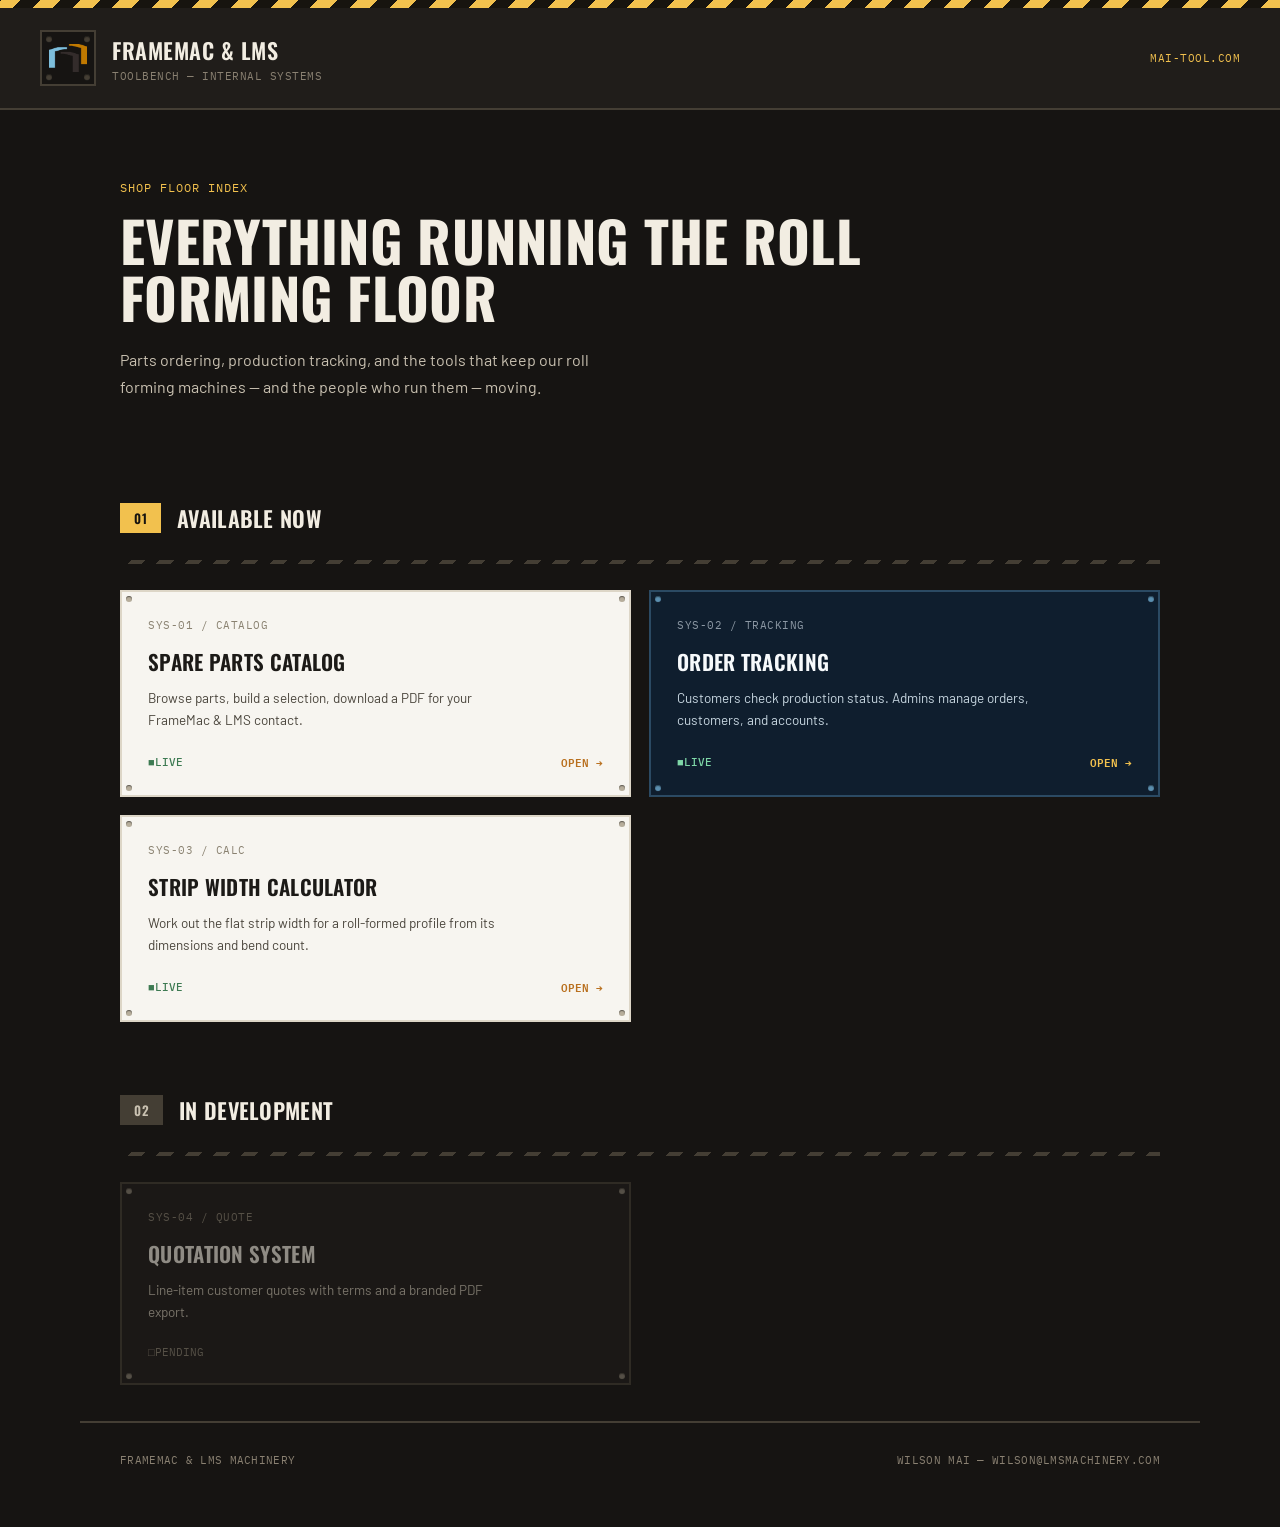
==== index.html @ 58fef878 "Add files via upload" ====
<!DOCTYPE html>
<html lang="en">
<head>
<meta charset="UTF-8">
<meta name="viewport" content="width=device-width, initial-scale=1.0">
<title>FRAMEMAC &amp; LMS Toolbench</title>
<link rel="preconnect" href="https://fonts.googleapis.com">
<link rel="preconnect" href="https://fonts.gstatic.com" crossorigin>
<link href="https://fonts.googleapis.com/css2?family=Oswald:wght@500;600;700&family=Barlow:wght@400;500;600&family=IBM+Plex+Mono:wght@500&display=swap" rel="stylesheet">
<style>
  :root{
    --steel-950:#161412; --steel-900:#201d1a; --steel-800:#2c2822; --steel-700:#443e34; --steel-500:#8a8172;
    --paper:#f2ede2; --paper-dim:#c9c1b1;
    --safety:#f2c14e; --safety-dim:#cf9f2e; --ink:#17140f;
    --danger:#c1502e;
    --f-display:'Oswald', sans-serif; --f-body:'Barlow', sans-serif; --f-mono:'IBM Plex Mono', monospace;
  }
  *{box-sizing:border-box;}
  body{margin:0; background:var(--steel-950); color:var(--paper-dim); font-family:var(--f-body); min-height:100vh;}
  a{color:inherit;}

  .hazard-bar{height:8px; width:100%;
    background:repeating-linear-gradient(-45deg, var(--safety), var(--safety) 14px, var(--ink) 14px, var(--ink) 28px);
  }

  .topbar{display:flex; align-items:center; justify-content:space-between; padding:22px 40px; border-bottom:2px solid var(--steel-700); background:var(--steel-900);}
  .brand{display:flex; align-items:center; gap:16px;}
  .brand-mark{
    width:56px; height:56px; border:2.5px solid var(--steel-700); display:flex; align-items:center; justify-content:center;
    position:relative; background:var(--steel-950); padding:8px;
  }
  .brand-mark img{width:38px; height:auto; display:block;}
  .rivet{position:absolute; width:6px; height:6px; border-radius:50%; background:var(--steel-700); box-shadow:inset 0 1px 1px rgba(0,0,0,.5), 0 0.5px 0 rgba(255,255,255,.06);}
  .rivet.tl{top:4px; left:4px;} .rivet.tr{top:4px; right:4px;} .rivet.bl{bottom:4px; left:4px;} .rivet.br{bottom:4px; right:4px;}
  .brand-name{font-family:var(--f-display); font-weight:600; font-size:22px; color:var(--paper); letter-spacing:.5px; text-transform:uppercase;}
  .brand-sub{font-family:var(--f-mono); font-size:10.5px; color:var(--steel-500); margin-top:3px; letter-spacing:.5px;}
  .label{font-family:var(--f-mono); font-size:11px; color:var(--safety); letter-spacing:.5px;}

  .hero{max-width:1120px; margin:0 auto; padding:70px 40px 50px;}
  .hero-eyebrow{font-family:var(--f-mono); font-size:12px; color:var(--safety); margin-bottom:16px; letter-spacing:1px; text-transform:uppercase;}
  .hero-title{font-family:var(--f-display); font-weight:700; font-size:56px; line-height:1.02; color:var(--paper); margin:0 0 22px; letter-spacing:.3px; text-transform:uppercase; max-width:780px;}
  .hero-desc{font-size:16px; color:var(--paper-dim); line-height:1.65; max-width:520px;}

  .section{max-width:1120px; margin:0 auto; padding:36px 40px;}
  .section-head{display:flex; align-items:center; gap:16px; margin-bottom:26px;}
  .section-tag{
    font-family:var(--f-display); font-weight:600; font-size:13px; color:var(--ink); background:var(--safety);
    padding:5px 14px; text-transform:uppercase; letter-spacing:.5px;
  }
  .section-title{font-family:var(--f-display); font-weight:600; font-size:22px; color:var(--paper); margin:0; text-transform:uppercase; letter-spacing:.3px;}
  .stripe-divider{height:4px; width:100%;
    background:repeating-linear-gradient(-45deg, var(--steel-700), var(--steel-700) 10px, transparent 10px, transparent 20px);
    margin-bottom:26px;
  }

  .grid{display:grid; grid-template-columns:repeat(2, 1fr); gap:18px;}
  .card{
    background:var(--steel-900); border:2px solid var(--steel-700); padding:26px 26px 24px; position:relative;
    text-decoration:none; display:block; transition:border-color .15s, background .15s;
  }
  .card:not(.off):hover{border-color:var(--safety); background:var(--steel-800);}
  .card .rivet{background:var(--steel-500);}
  .card-id{font-family:var(--f-mono); font-size:10.5px; color:var(--steel-500); margin-bottom:14px; letter-spacing:.5px;}
  .card-title{font-family:var(--f-display); font-weight:600; font-size:21px; color:var(--paper); margin:0 0 10px; text-transform:uppercase; letter-spacing:.3px;}
  .card-desc{font-size:13.5px; color:var(--paper-dim); line-height:1.6; margin:0 0 22px; max-width:360px;}
  .card-foot{display:flex; align-items:center; justify-content:space-between; font-family:var(--f-mono); font-size:11px;}
  .status-live{color:#8fbf6f; font-weight:500;}
  .status-live::before{content:'\25A0 '; }
  .status-soon{color:var(--steel-500);}
  .status-soon::before{content:'\25A1 '; }
  .card-link{color:var(--safety); font-weight:600;}
  .card.off{opacity:.55;}

  /* card-white: previews the Spare Parts system's own white theme */
  .card.card-white{ background:#f7f5f0; border-color:#ddd6c7; }
  .card.card-white:hover{ background:#ffffff; border-color:var(--safety-dim); }
  .card.card-white .rivet{ background:#b7ae9c; }
  .card.card-white .card-id{ color:#8a8271; }
  .card.card-white .card-title{ color:#1c1a17; }
  .card.card-white .card-desc{ color:#4a453c; }
  .card.card-white .status-live{ color:#3d7a52; }
  .card.card-white .card-link{ color:#b9701f; }

  /* card-blue: previews the Order Tracking system's own blue theme */
  .card.card-blue{ background:#0f1e2e; border-color:#2b4a63; }
  .card.card-blue:hover{ background:#16283a; border-color:var(--safety); }
  .card.card-blue .rivet{ background:#5b8fb0; }
  .card.card-blue .card-id{ color:#8c98a4; }
  .card.card-blue .card-title{ color:#f7fafc; }
  .card.card-blue .card-desc{ color:#c7d6e0; }
  .card.card-blue .status-live{ color:#7fd8a8; }
  .card.card-blue .card-link{ color:var(--safety); }

  .footline{max-width:1120px; margin:0 auto; padding:30px 40px 60px; border-top:2px solid var(--steel-700); font-family:var(--f-mono); font-size:11px; color:var(--steel-500); display:flex; justify-content:space-between; flex-wrap:wrap; gap:8px; letter-spacing:.3px;}

  @media (max-width:820px){
    .topbar{padding:16px 20px;}
    .hero{padding:48px 20px 20px;}
    .section{padding:28px 20px;}
    .grid{grid-template-columns:1fr;}
    .hero-title{font-size:36px;}
  }
</style>
</head>
<body>

  <div class="hazard-bar"></div>

  <div class="topbar">
    <div class="brand">
      <div class="brand-mark">
        <span class="rivet tl"></span><span class="rivet tr"></span><span class="rivet bl"></span><span class="rivet br"></span>
        <img src="/assets/logo-icon.png" alt="FrameMac">
      </div>
      <div><div class="brand-name">FrameMac &amp; LMS</div><div class="brand-sub">TOOLBENCH — INTERNAL SYSTEMS</div></div>
    </div>
    <div class="label">MAI-TOOL.COM</div>
  </div>

  <div class="hero">
    <div class="hero-eyebrow">Shop Floor Index</div>
    <h1 class="hero-title">Everything running the roll forming floor</h1>
    <p class="hero-desc">Parts ordering, production tracking, and the tools that keep our roll forming machines — and the people who run them — moving.</p>
  </div>

  <div class="section">
    <div class="section-head"><span class="section-tag">01</span><h2 class="section-title">Available Now</h2></div>
    <div class="stripe-divider"></div>
    <div class="grid">
      <a class="card card-white" href="/spare-parts/">
        <span class="rivet tl"></span><span class="rivet tr"></span><span class="rivet bl"></span><span class="rivet br"></span>
        <div class="card-id">SYS-01 / CATALOG</div>
        <h3 class="card-title">Spare Parts Catalog</h3>
        <p class="card-desc">Browse parts, build a selection, download a PDF for your FrameMac &amp; LMS contact.</p>
        <div class="card-foot"><span class="status-live">LIVE</span><span class="card-link">OPEN &rarr;</span></div>
      </a>
      <a class="card card-blue" href="/order-tracking/">
        <span class="rivet tl"></span><span class="rivet tr"></span><span class="rivet bl"></span><span class="rivet br"></span>
        <div class="card-id">SYS-02 / TRACKING</div>
        <h3 class="card-title">Order Tracking</h3>
        <p class="card-desc">Customers check production status. Admins manage orders, customers, and accounts.</p>
        <div class="card-foot"><span class="status-live">LIVE</span><span class="card-link">OPEN &rarr;</span></div>
      </a>
      <a class="card card-white" href="/calculators/">
        <span class="rivet tl"></span><span class="rivet tr"></span><span class="rivet bl"></span><span class="rivet br"></span>
        <div class="card-id">SYS-03 / CALC</div>
        <h3 class="card-title">Strip Width Calculator</h3>
        <p class="card-desc">Work out the flat strip width for a roll-formed profile from its dimensions and bend count.</p>
        <div class="card-foot"><span class="status-live">LIVE</span><span class="card-link">OPEN &rarr;</span></div>
      </a>
    </div>
  </div>

  <div class="section">
    <div class="section-head"><span class="section-tag" style="background:var(--steel-700); color:var(--paper-dim);">02</span><h2 class="section-title">In Development</h2></div>
    <div class="stripe-divider"></div>
    <div class="grid">
      <div class="card off">
        <span class="rivet tl"></span><span class="rivet tr"></span><span class="rivet bl"></span><span class="rivet br"></span>
        <div class="card-id">SYS-04 / QUOTE</div>
        <h3 class="card-title">Quotation System</h3>
        <p class="card-desc">Line-item customer quotes with terms and a branded PDF export.</p>
        <div class="card-foot"><span class="status-soon">PENDING</span></div>
      </div>
    </div>
  </div>

  <div class="footline">
    <span>FRAMEMAC &amp; LMS MACHINERY</span>
    <span>WILSON MAI — WILSON@LMSMACHINERY.COM</span>
  </div>

</body>
</html>
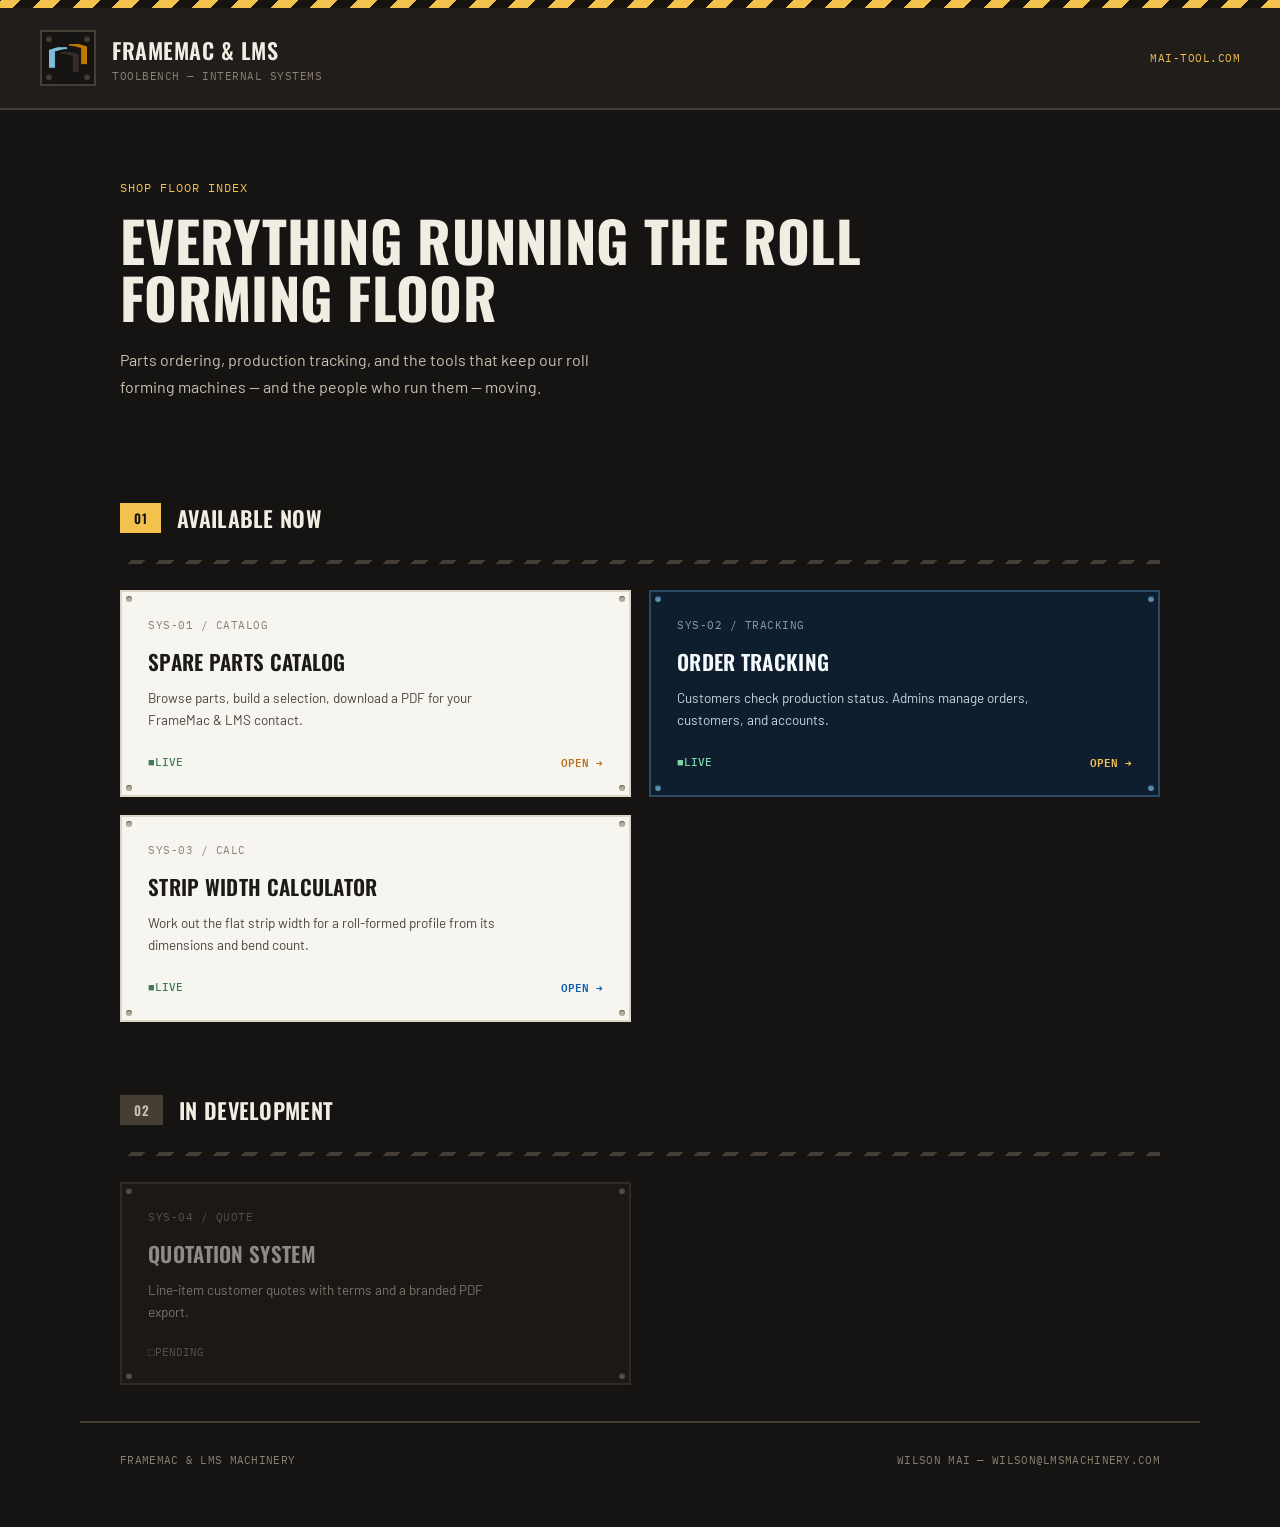
==== commit 573aa10e: "Add files via upload" ====
--- a/index.html
+++ b/index.html
@@ -91,6 +91,16 @@
   .card.card-blue .status-live{ color:#7fd8a8; }
   .card.card-blue .card-link{ color:var(--safety); }
 
+  /* card-calc: previews the Strip Width Calculator's own white + blue theme */
+  .card.card-calc{ background:#f7f5f0; border-color:#ddd6c7; }
+  .card.card-calc:hover{ background:#ffffff; border-color:#0b5fae; }
+  .card.card-calc .rivet{ background:#b7ae9c; }
+  .card.card-calc .card-id{ color:#8a8271; }
+  .card.card-calc .card-title{ color:#1c1a17; }
+  .card.card-calc .card-desc{ color:#4a453c; }
+  .card.card-calc .status-live{ color:#3d7a52; }
+  .card.card-calc .card-link{ color:#0b5fae; }
+
   .footline{max-width:1120px; margin:0 auto; padding:30px 40px 60px; border-top:2px solid var(--steel-700); font-family:var(--f-mono); font-size:11px; color:var(--steel-500); display:flex; justify-content:space-between; flex-wrap:wrap; gap:8px; letter-spacing:.3px;}
 
   @media (max-width:820px){
@@ -141,7 +151,7 @@
         <p class="card-desc">Customers check production status. Admins manage orders, customers, and accounts.</p>
         <div class="card-foot"><span class="status-live">LIVE</span><span class="card-link">OPEN &rarr;</span></div>
       </a>
-      <a class="card card-white" href="/calculators/">
+      <a class="card card-calc" href="/calculators/">
         <span class="rivet tl"></span><span class="rivet tr"></span><span class="rivet bl"></span><span class="rivet br"></span>
         <div class="card-id">SYS-03 / CALC</div>
         <h3 class="card-title">Strip Width Calculator</h3>
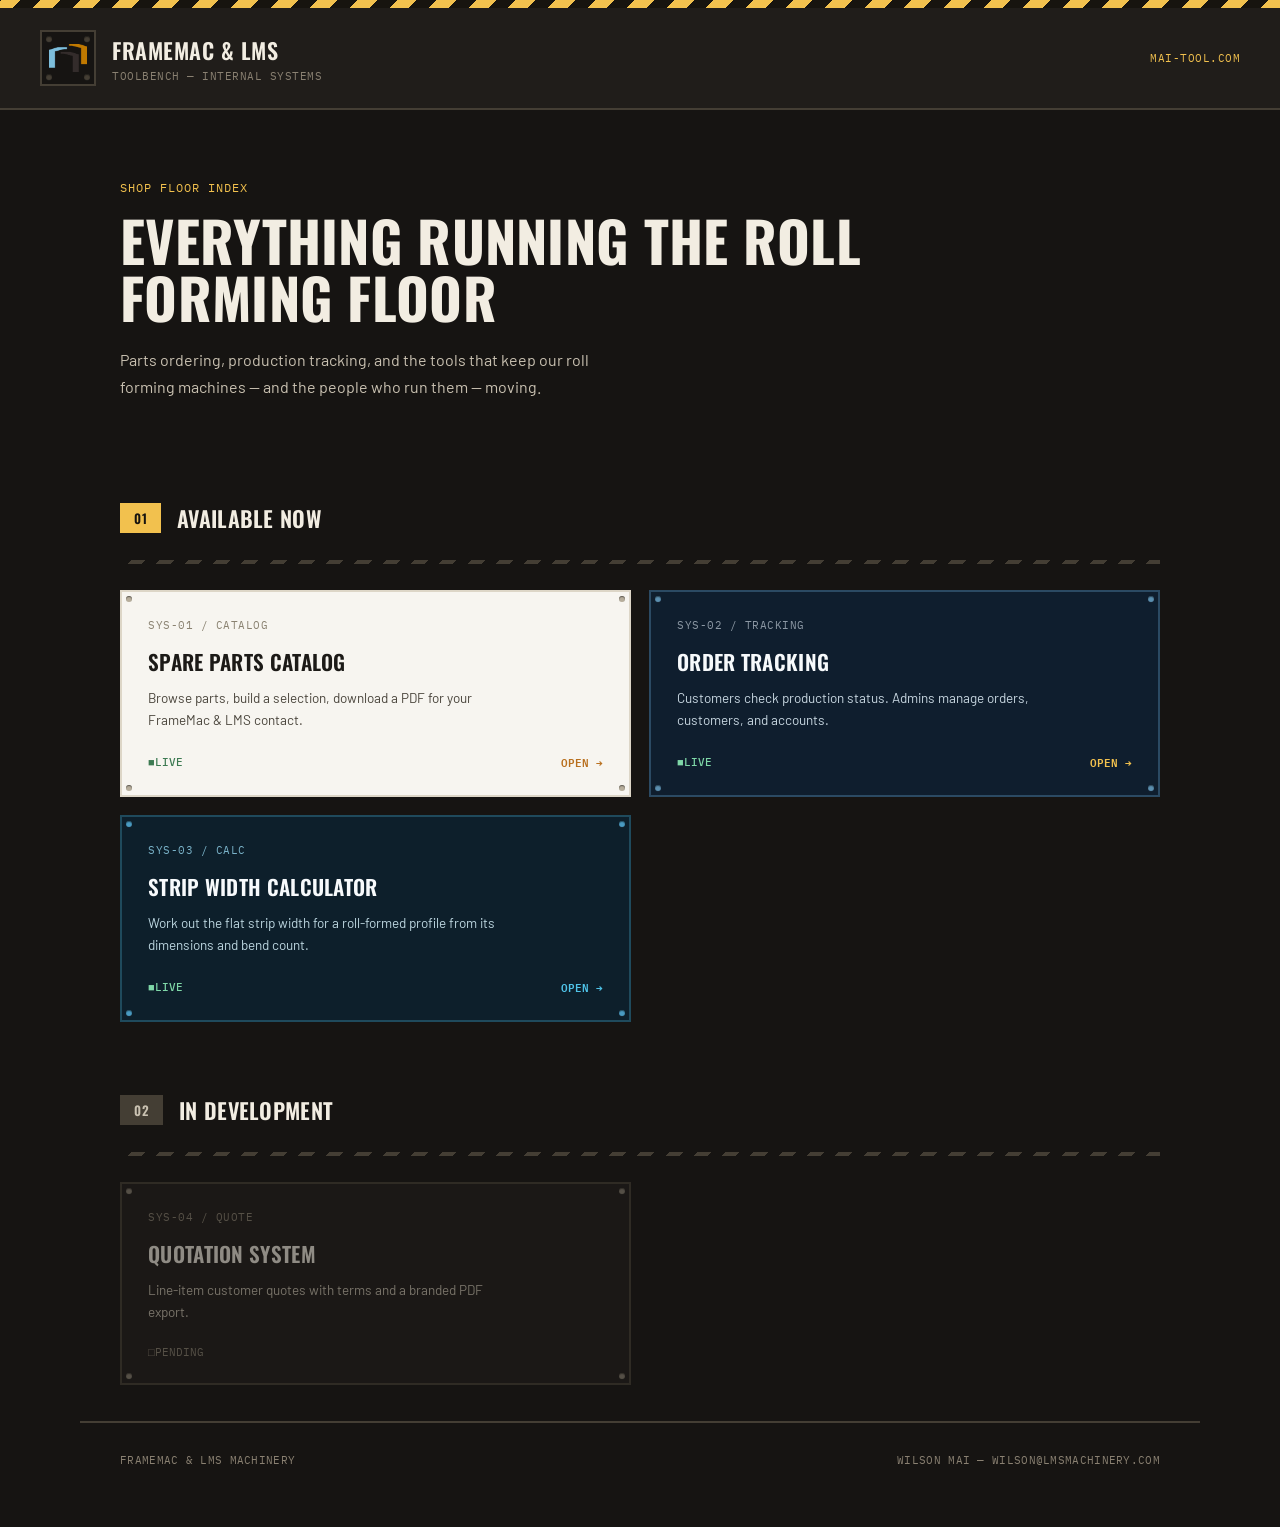
==== commit f378c0b4: "Add files via upload" ====
--- a/index.html
+++ b/index.html
@@ -91,15 +91,15 @@
   .card.card-blue .status-live{ color:#7fd8a8; }
   .card.card-blue .card-link{ color:var(--safety); }
 
-  /* card-calc: previews the Strip Width Calculator's own white + blue theme */
-  .card.card-calc{ background:#f7f5f0; border-color:#ddd6c7; }
-  .card.card-calc:hover{ background:#ffffff; border-color:#0b5fae; }
-  .card.card-calc .rivet{ background:#b7ae9c; }
-  .card.card-calc .card-id{ color:#8a8271; }
-  .card.card-calc .card-title{ color:#1c1a17; }
-  .card.card-calc .card-desc{ color:#4a453c; }
-  .card.card-calc .status-live{ color:#3d7a52; }
-  .card.card-calc .card-link{ color:#0b5fae; }
+  /* card-calc: dark teal-blue — the Strip Width Calculator's own accent, kept distinct from Order Tracking's navy */
+  .card.card-calc{ background:#0d1f2b; border-color:#1f4a5c; }
+  .card.card-calc:hover{ background:#13293a; border-color:#4fc3e8; }
+  .card.card-calc .rivet{ background:#4a9bc2; }
+  .card.card-calc .card-id{ color:#7ab3c9; }
+  .card.card-calc .card-title{ color:#f7fafc; }
+  .card.card-calc .card-desc{ color:#bcd6e0; }
+  .card.card-calc .status-live{ color:#7fd8a8; }
+  .card.card-calc .card-link{ color:#4fc3e8; }
 
   .footline{max-width:1120px; margin:0 auto; padding:30px 40px 60px; border-top:2px solid var(--steel-700); font-family:var(--f-mono); font-size:11px; color:var(--steel-500); display:flex; justify-content:space-between; flex-wrap:wrap; gap:8px; letter-spacing:.3px;}
 
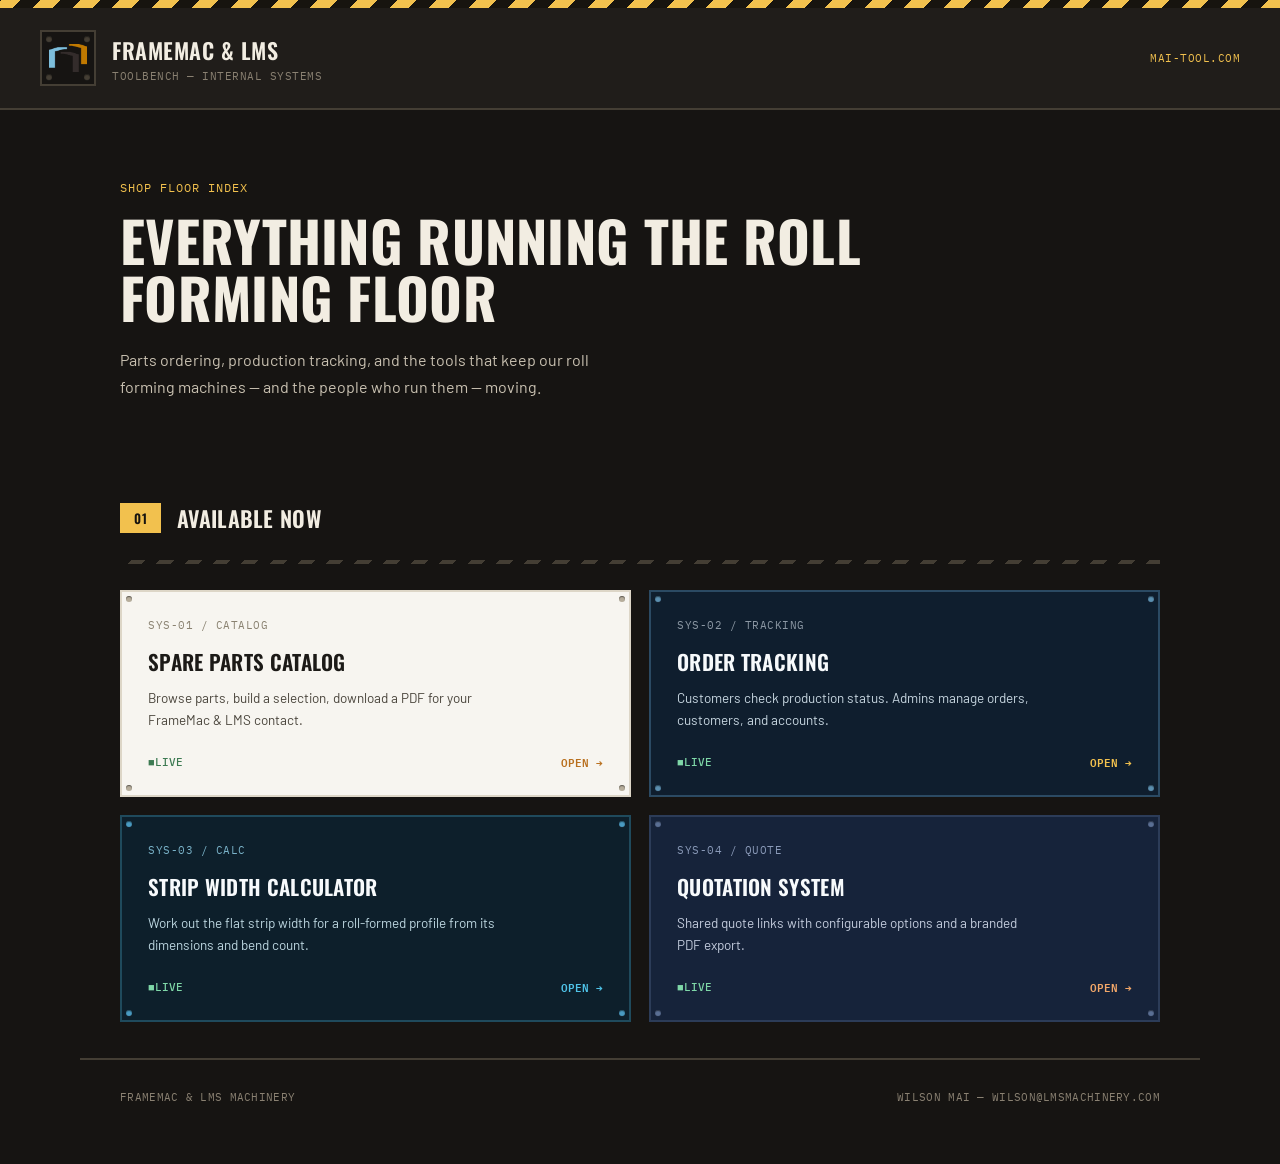
==== commit 508bfb68: "Add files via upload" ====
--- a/index.html
+++ b/index.html
@@ -101,6 +101,16 @@
   .card.card-calc .status-live{ color:#7fd8a8; }
   .card.card-calc .card-link{ color:#4fc3e8; }
 
+  /* card-quote: dark navy + orange — the Quotation System's own PDF branding */
+  .card.card-quote{ background:#16233a; border-color:#2c3c58; }
+  .card.card-quote:hover{ background:#1c2c47; border-color:#d6620a; }
+  .card.card-quote .rivet{ background:#5a6f94; }
+  .card.card-quote .card-id{ color:#8a9ab8; }
+  .card.card-quote .card-title{ color:#f7fafc; }
+  .card.card-quote .card-desc{ color:#c3ccdd; }
+  .card.card-quote .status-live{ color:#7fd8a8; }
+  .card.card-quote .card-link{ color:#f2a769; }
+
   .footline{max-width:1120px; margin:0 auto; padding:30px 40px 60px; border-top:2px solid var(--steel-700); font-family:var(--f-mono); font-size:11px; color:var(--steel-500); display:flex; justify-content:space-between; flex-wrap:wrap; gap:8px; letter-spacing:.3px;}
 
   @media (max-width:820px){
@@ -158,20 +168,13 @@
         <p class="card-desc">Work out the flat strip width for a roll-formed profile from its dimensions and bend count.</p>
         <div class="card-foot"><span class="status-live">LIVE</span><span class="card-link">OPEN &rarr;</span></div>
       </a>
-    </div>
-  </div>
-
-  <div class="section">
-    <div class="section-head"><span class="section-tag" style="background:var(--steel-700); color:var(--paper-dim);">02</span><h2 class="section-title">In Development</h2></div>
-    <div class="stripe-divider"></div>
-    <div class="grid">
-      <div class="card off">
+      <a class="card card-quote" href="/quotation/">
         <span class="rivet tl"></span><span class="rivet tr"></span><span class="rivet bl"></span><span class="rivet br"></span>
         <div class="card-id">SYS-04 / QUOTE</div>
         <h3 class="card-title">Quotation System</h3>
-        <p class="card-desc">Line-item customer quotes with terms and a branded PDF export.</p>
-        <div class="card-foot"><span class="status-soon">PENDING</span></div>
-      </div>
+        <p class="card-desc">Shared quote links with configurable options and a branded PDF export.</p>
+        <div class="card-foot"><span class="status-live">LIVE</span><span class="card-link">OPEN &rarr;</span></div>
+      </a>
     </div>
   </div>
 
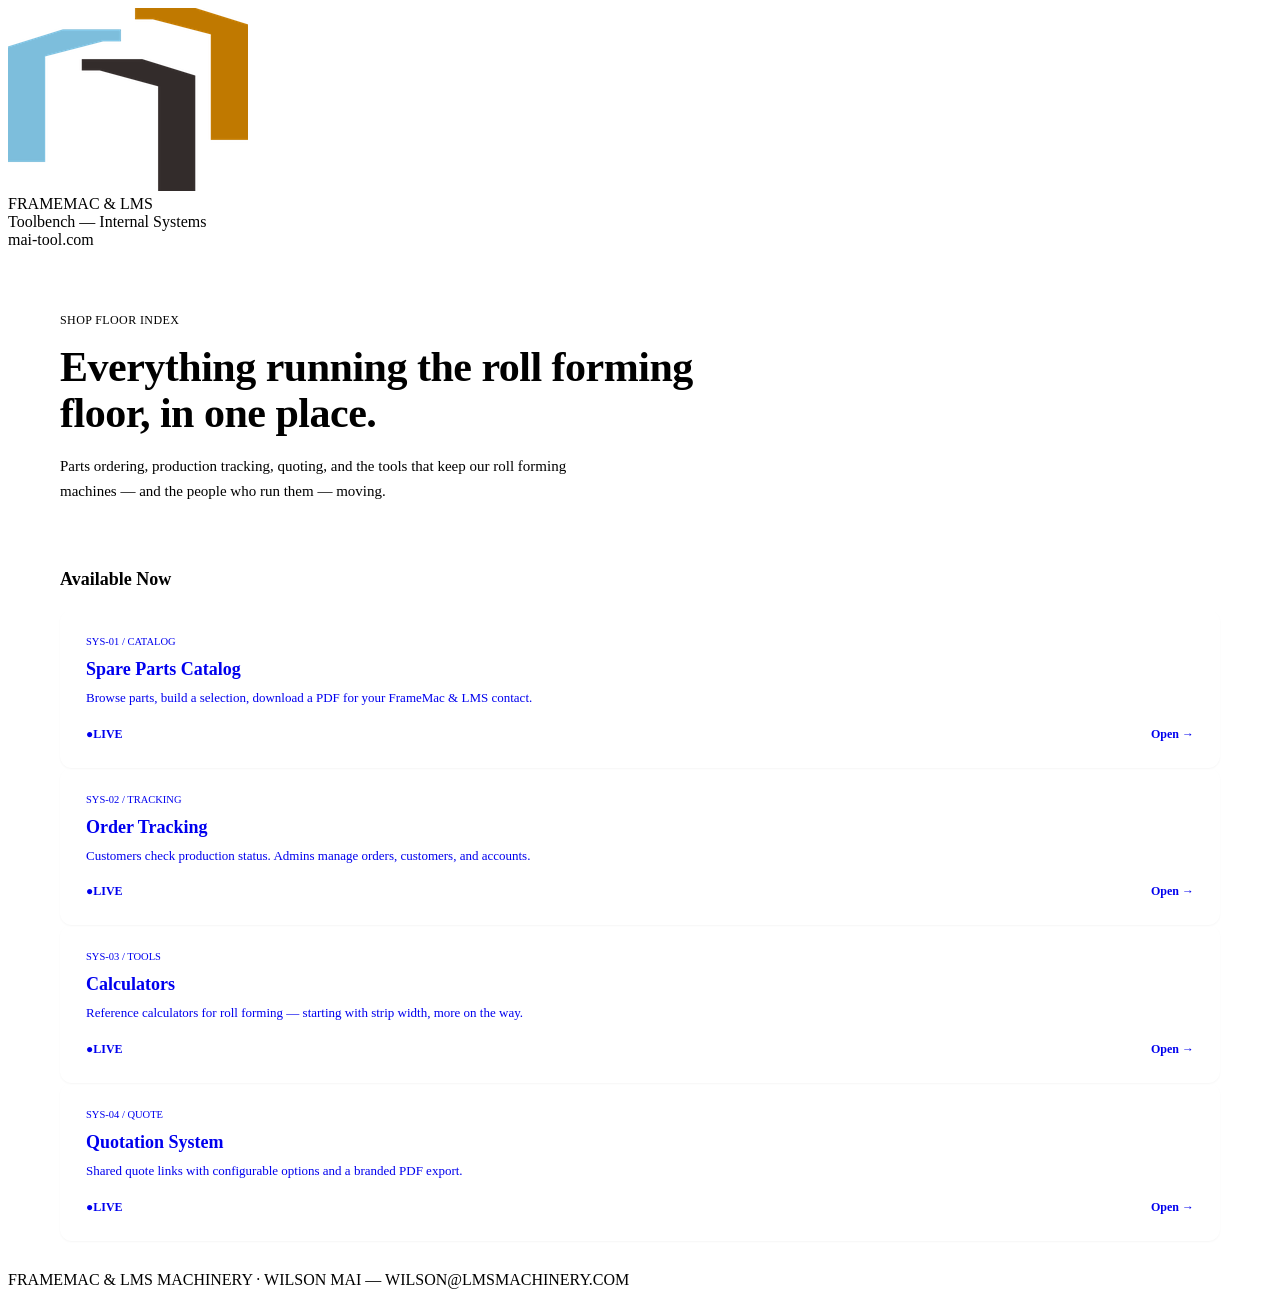
==== commit 402f08eb: "Add files via upload" ====
--- a/index.html
+++ b/index.html
@@ -3,185 +3,80 @@
 <head>
 <meta charset="UTF-8">
 <meta name="viewport" content="width=device-width, initial-scale=1.0">
-<title>FRAMEMAC &amp; LMS Toolbench</title>
+<title>FRAMEMAC & LMS Toolbench</title>
 <link rel="preconnect" href="https://fonts.googleapis.com">
 <link rel="preconnect" href="https://fonts.gstatic.com" crossorigin>
-<link href="https://fonts.googleapis.com/css2?family=Oswald:wght@500;600;700&family=Barlow:wght@400;500;600&family=IBM+Plex+Mono:wght@500&display=swap" rel="stylesheet">
+<link href="https://fonts.googleapis.com/css2?family=Bricolage+Grotesque:opsz,wght@12..96,400..800&family=Instrument+Sans:wght@400;500;600&family=IBM+Plex+Mono:wght@400;500&display=swap" rel="stylesheet">
+<link rel="stylesheet" href="/assets/site.css">
 <style>
-  :root{
-    --steel-950:#161412; --steel-900:#201d1a; --steel-800:#2c2822; --steel-700:#443e34; --steel-500:#8a8172;
-    --paper:#f2ede2; --paper-dim:#c9c1b1;
-    --safety:#f2c14e; --safety-dim:#cf9f2e; --ink:#17140f;
-    --danger:#c1502e;
-    --f-display:'Oswald', sans-serif; --f-body:'Barlow', sans-serif; --f-mono:'IBM Plex Mono', monospace;
-  }
-  *{box-sizing:border-box;}
-  body{margin:0; background:var(--steel-950); color:var(--paper-dim); font-family:var(--f-body); min-height:100vh;}
-  a{color:inherit;}
-
-  .hazard-bar{height:8px; width:100%;
-    background:repeating-linear-gradient(-45deg, var(--safety), var(--safety) 14px, var(--ink) 14px, var(--ink) 28px);
-  }
-
-  .topbar{display:flex; align-items:center; justify-content:space-between; padding:22px 40px; border-bottom:2px solid var(--steel-700); background:var(--steel-900);}
-  .brand{display:flex; align-items:center; gap:16px;}
-  .brand-mark{
-    width:56px; height:56px; border:2.5px solid var(--steel-700); display:flex; align-items:center; justify-content:center;
-    position:relative; background:var(--steel-950); padding:8px;
-  }
-  .brand-mark img{width:38px; height:auto; display:block;}
-  .rivet{position:absolute; width:6px; height:6px; border-radius:50%; background:var(--steel-700); box-shadow:inset 0 1px 1px rgba(0,0,0,.5), 0 0.5px 0 rgba(255,255,255,.06);}
-  .rivet.tl{top:4px; left:4px;} .rivet.tr{top:4px; right:4px;} .rivet.bl{bottom:4px; left:4px;} .rivet.br{bottom:4px; right:4px;}
-  .brand-name{font-family:var(--f-display); font-weight:600; font-size:22px; color:var(--paper); letter-spacing:.5px; text-transform:uppercase;}
-  .brand-sub{font-family:var(--f-mono); font-size:10.5px; color:var(--steel-500); margin-top:3px; letter-spacing:.5px;}
-  .label{font-family:var(--f-mono); font-size:11px; color:var(--safety); letter-spacing:.5px;}
-
-  .hero{max-width:1120px; margin:0 auto; padding:70px 40px 50px;}
-  .hero-eyebrow{font-family:var(--f-mono); font-size:12px; color:var(--safety); margin-bottom:16px; letter-spacing:1px; text-transform:uppercase;}
-  .hero-title{font-family:var(--f-display); font-weight:700; font-size:56px; line-height:1.02; color:var(--paper); margin:0 0 22px; letter-spacing:.3px; text-transform:uppercase; max-width:780px;}
-  .hero-desc{font-size:16px; color:var(--paper-dim); line-height:1.65; max-width:520px;}
-
-  .section{max-width:1120px; margin:0 auto; padding:36px 40px;}
-  .section-head{display:flex; align-items:center; gap:16px; margin-bottom:26px;}
-  .section-tag{
-    font-family:var(--f-display); font-weight:600; font-size:13px; color:var(--ink); background:var(--safety);
-    padding:5px 14px; text-transform:uppercase; letter-spacing:.5px;
-  }
-  .section-title{font-family:var(--f-display); font-weight:600; font-size:22px; color:var(--paper); margin:0; text-transform:uppercase; letter-spacing:.3px;}
-  .stripe-divider{height:4px; width:100%;
-    background:repeating-linear-gradient(-45deg, var(--steel-700), var(--steel-700) 10px, transparent 10px, transparent 20px);
-    margin-bottom:26px;
-  }
-
-  .grid{display:grid; grid-template-columns:repeat(2, 1fr); gap:18px;}
-  .card{
-    background:var(--steel-900); border:2px solid var(--steel-700); padding:26px 26px 24px; position:relative;
-    text-decoration:none; display:block; transition:border-color .15s, background .15s;
-  }
-  .card:not(.off):hover{border-color:var(--safety); background:var(--steel-800);}
-  .card .rivet{background:var(--steel-500);}
-  .card-id{font-family:var(--f-mono); font-size:10.5px; color:var(--steel-500); margin-bottom:14px; letter-spacing:.5px;}
-  .card-title{font-family:var(--f-display); font-weight:600; font-size:21px; color:var(--paper); margin:0 0 10px; text-transform:uppercase; letter-spacing:.3px;}
-  .card-desc{font-size:13.5px; color:var(--paper-dim); line-height:1.6; margin:0 0 22px; max-width:360px;}
-  .card-foot{display:flex; align-items:center; justify-content:space-between; font-family:var(--f-mono); font-size:11px;}
-  .status-live{color:#8fbf6f; font-weight:500;}
-  .status-live::before{content:'\25A0 '; }
-  .status-soon{color:var(--steel-500);}
-  .status-soon::before{content:'\25A1 '; }
-  .card-link{color:var(--safety); font-weight:600;}
-  .card.off{opacity:.55;}
-
-  /* card-white: previews the Spare Parts system's own white theme */
-  .card.card-white{ background:#f7f5f0; border-color:#ddd6c7; }
-  .card.card-white:hover{ background:#ffffff; border-color:var(--safety-dim); }
-  .card.card-white .rivet{ background:#b7ae9c; }
-  .card.card-white .card-id{ color:#8a8271; }
-  .card.card-white .card-title{ color:#1c1a17; }
-  .card.card-white .card-desc{ color:#4a453c; }
-  .card.card-white .status-live{ color:#3d7a52; }
-  .card.card-white .card-link{ color:#b9701f; }
-
-  /* card-blue: previews the Order Tracking system's own blue theme */
-  .card.card-blue{ background:#0f1e2e; border-color:#2b4a63; }
-  .card.card-blue:hover{ background:#16283a; border-color:var(--safety); }
-  .card.card-blue .rivet{ background:#5b8fb0; }
-  .card.card-blue .card-id{ color:#8c98a4; }
-  .card.card-blue .card-title{ color:#f7fafc; }
-  .card.card-blue .card-desc{ color:#c7d6e0; }
-  .card.card-blue .status-live{ color:#7fd8a8; }
-  .card.card-blue .card-link{ color:var(--safety); }
-
-  /* card-calc: dark teal-blue — the Strip Width Calculator's own accent, kept distinct from Order Tracking's navy */
-  .card.card-calc{ background:#0d1f2b; border-color:#1f4a5c; }
-  .card.card-calc:hover{ background:#13293a; border-color:#4fc3e8; }
-  .card.card-calc .rivet{ background:#4a9bc2; }
-  .card.card-calc .card-id{ color:#7ab3c9; }
-  .card.card-calc .card-title{ color:#f7fafc; }
-  .card.card-calc .card-desc{ color:#bcd6e0; }
-  .card.card-calc .status-live{ color:#7fd8a8; }
-  .card.card-calc .card-link{ color:#4fc3e8; }
-
-  /* card-quote: dark navy + orange — the Quotation System's own PDF branding */
-  .card.card-quote{ background:#16233a; border-color:#2c3c58; }
-  .card.card-quote:hover{ background:#1c2c47; border-color:#d6620a; }
-  .card.card-quote .rivet{ background:#5a6f94; }
-  .card.card-quote .card-id{ color:#8a9ab8; }
-  .card.card-quote .card-title{ color:#f7fafc; }
-  .card.card-quote .card-desc{ color:#c3ccdd; }
-  .card.card-quote .status-live{ color:#7fd8a8; }
-  .card.card-quote .card-link{ color:#f2a769; }
-
-  .footline{max-width:1120px; margin:0 auto; padding:30px 40px 60px; border-top:2px solid var(--steel-700); font-family:var(--f-mono); font-size:11px; color:var(--steel-500); display:flex; justify-content:space-between; flex-wrap:wrap; gap:8px; letter-spacing:.3px;}
-
-  @media (max-width:820px){
-    .topbar{padding:16px 20px;}
-    .hero{padding:48px 20px 20px;}
-    .section{padding:28px 20px;}
-    .grid{grid-template-columns:1fr;}
-    .hero-title{font-size:36px;}
-  }
+  .hero { max-width: 1160px; margin: 0 auto; padding: 64px 32px 20px; position: relative; z-index: 1; }
+  .hero-eyebrow { font-family: var(--font-mono); font-size: 12px; color: var(--amber-600); margin-bottom: 16px; letter-spacing: .4px; }
+  .hero-title { font-family: var(--font-display); font-weight: 700; font-size: 42px; line-height: 1.1; color: var(--ink-900); margin: 0 0 18px; letter-spacing: -0.5px; max-width: 720px; }
+  .hero-desc { font-size: 15px; color: var(--ink-500); line-height: 1.65; max-width: 520px; }
+  .section { max-width: 1160px; margin: 0 auto; padding: 30px 32px; position: relative; z-index: 1; }
+  .section-title { font-family: var(--font-display); font-weight: 700; font-size: 18px; color: var(--ink-900); margin: 0 0 20px; }
+  .tool-card { background: var(--paper); border: 1px solid var(--border); border-radius: 12px; padding: 26px; text-decoration: none; display: block; box-shadow: 0 1px 2px rgba(23,27,31,0.04); transition: border-color .15s, box-shadow .15s; }
+  .tool-card:hover { border-color: var(--amber-400); box-shadow: 0 4px 14px rgba(23,27,31,0.08); }
+  .tool-id { font-family: var(--font-mono); font-size: 10.5px; color: var(--ink-400); margin-bottom: 12px; }
+  .tool-title { font-family: var(--font-display); font-weight: 700; font-size: 18px; color: var(--ink-900); margin: 0 0 8px; }
+  .tool-desc { font-size: 13px; color: var(--ink-500); line-height: 1.6; margin: 0 0 18px; }
+  .tool-foot { display: flex; align-items: center; justify-content: space-between; font-size: 12px; }
+  .status-live { color: var(--ok-500); font-weight: 600; }
+  .status-live::before { content: '\25CF '; }
+  .tool-link { color: var(--amber-600); font-weight: 600; }
 </style>
 </head>
 <body>
-
-  <div class="hazard-bar"></div>
+<div class="page-content">
 
   <div class="topbar">
     <div class="brand">
-      <div class="brand-mark">
-        <span class="rivet tl"></span><span class="rivet tr"></span><span class="rivet bl"></span><span class="rivet br"></span>
-        <img src="/assets/logo-icon.png" alt="FrameMac">
-      </div>
-      <div><div class="brand-name">FrameMac &amp; LMS</div><div class="brand-sub">TOOLBENCH — INTERNAL SYSTEMS</div></div>
+      <img class="brand-mark" src="/assets/logo-icon.png" alt="FrameMac">
+      <div><div class="brand-text">FRAMEMAC &amp; LMS</div><div class="brand-sub">Toolbench — Internal Systems</div></div>
     </div>
-    <div class="label">MAI-TOOL.COM</div>
+    <div class="brand-sub">mai-tool.com</div>
   </div>
 
   <div class="hero">
-    <div class="hero-eyebrow">Shop Floor Index</div>
-    <h1 class="hero-title">Everything running the roll forming floor</h1>
-    <p class="hero-desc">Parts ordering, production tracking, and the tools that keep our roll forming machines — and the people who run them — moving.</p>
+    <div class="hero-eyebrow">SHOP FLOOR INDEX</div>
+    <h1 class="hero-title">Everything running the roll forming floor, in one place.</h1>
+    <p class="hero-desc">Parts ordering, production tracking, quoting, and the tools that keep our roll forming machines — and the people who run them — moving.</p>
   </div>
 
   <div class="section">
-    <div class="section-head"><span class="section-tag">01</span><h2 class="section-title">Available Now</h2></div>
-    <div class="stripe-divider"></div>
-    <div class="grid">
-      <a class="card card-white" href="/spare-parts/">
-        <span class="rivet tl"></span><span class="rivet tr"></span><span class="rivet bl"></span><span class="rivet br"></span>
-        <div class="card-id">SYS-01 / CATALOG</div>
-        <h3 class="card-title">Spare Parts Catalog</h3>
-        <p class="card-desc">Browse parts, build a selection, download a PDF for your FrameMac &amp; LMS contact.</p>
-        <div class="card-foot"><span class="status-live">LIVE</span><span class="card-link">OPEN &rarr;</span></div>
+    <h2 class="section-title">Available Now</h2>
+    <div class="grid" style="grid-template-columns: repeat(2, 1fr);">
+      <a class="tool-card" href="/spare-parts/">
+        <div class="tool-id">SYS-01 / CATALOG</div>
+        <h3 class="tool-title">Spare Parts Catalog</h3>
+        <p class="tool-desc">Browse parts, build a selection, download a PDF for your FrameMac &amp; LMS contact.</p>
+        <div class="tool-foot"><span class="status-live">LIVE</span><span class="tool-link">Open &rarr;</span></div>
       </a>
-      <a class="card card-blue" href="/order-tracking/">
-        <span class="rivet tl"></span><span class="rivet tr"></span><span class="rivet bl"></span><span class="rivet br"></span>
-        <div class="card-id">SYS-02 / TRACKING</div>
-        <h3 class="card-title">Order Tracking</h3>
-        <p class="card-desc">Customers check production status. Admins manage orders, customers, and accounts.</p>
-        <div class="card-foot"><span class="status-live">LIVE</span><span class="card-link">OPEN &rarr;</span></div>
+      <a class="tool-card" href="/order-tracking/">
+        <div class="tool-id">SYS-02 / TRACKING</div>
+        <h3 class="tool-title">Order Tracking</h3>
+        <p class="tool-desc">Customers check production status. Admins manage orders, customers, and accounts.</p>
+        <div class="tool-foot"><span class="status-live">LIVE</span><span class="tool-link">Open &rarr;</span></div>
       </a>
-      <a class="card card-calc" href="/calculators/">
-        <span class="rivet tl"></span><span class="rivet tr"></span><span class="rivet bl"></span><span class="rivet br"></span>
-        <div class="card-id">SYS-03 / CALC</div>
-        <h3 class="card-title">Strip Width Calculator</h3>
-        <p class="card-desc">Work out the flat strip width for a roll-formed profile from its dimensions and bend count.</p>
-        <div class="card-foot"><span class="status-live">LIVE</span><span class="card-link">OPEN &rarr;</span></div>
+      <a class="tool-card" href="/calculators/">
+        <div class="tool-id">SYS-03 / TOOLS</div>
+        <h3 class="tool-title">Calculators</h3>
+        <p class="tool-desc">Reference calculators for roll forming — starting with strip width, more on the way.</p>
+        <div class="tool-foot"><span class="status-live">LIVE</span><span class="tool-link">Open &rarr;</span></div>
       </a>
-      <a class="card card-quote" href="/quotation/">
-        <span class="rivet tl"></span><span class="rivet tr"></span><span class="rivet bl"></span><span class="rivet br"></span>
-        <div class="card-id">SYS-04 / QUOTE</div>
-        <h3 class="card-title">Quotation System</h3>
-        <p class="card-desc">Shared quote links with configurable options and a branded PDF export.</p>
-        <div class="card-foot"><span class="status-live">LIVE</span><span class="card-link">OPEN &rarr;</span></div>
+      <a class="tool-card" href="/quotation/">
+        <div class="tool-id">SYS-04 / QUOTE</div>
+        <h3 class="tool-title">Quotation System</h3>
+        <p class="tool-desc">Shared quote links with configurable options and a branded PDF export.</p>
+        <div class="tool-foot"><span class="status-live">LIVE</span><span class="tool-link">Open &rarr;</span></div>
       </a>
     </div>
   </div>
 
-  <div class="footline">
-    <span>FRAMEMAC &amp; LMS MACHINERY</span>
-    <span>WILSON MAI — WILSON@LMSMACHINERY.COM</span>
+  <div class="footnote">
+    FRAMEMAC &amp; LMS MACHINERY &middot; WILSON MAI &mdash; WILSON@LMSMACHINERY.COM
   </div>
 
+</div>
 </body>
 </html>
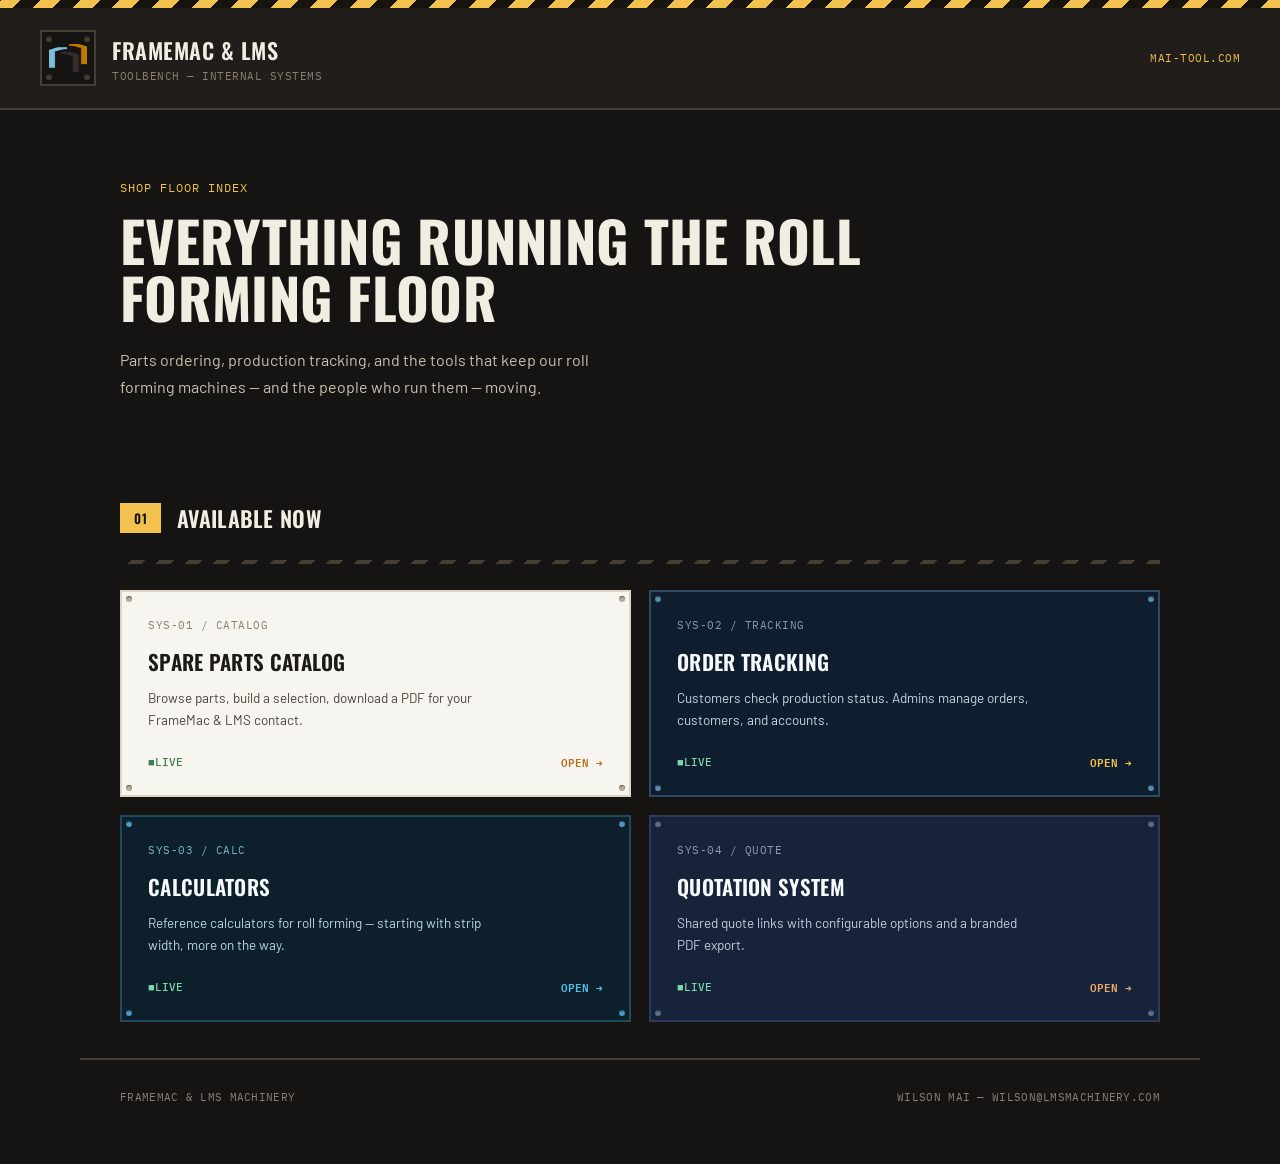
==== commit 2cc5c41c: "Add files via upload" ====
--- a/index.html
+++ b/index.html
@@ -3,80 +3,185 @@
 <head>
 <meta charset="UTF-8">
 <meta name="viewport" content="width=device-width, initial-scale=1.0">
-<title>FRAMEMAC & LMS Toolbench</title>
+<title>FRAMEMAC &amp; LMS Toolbench</title>
 <link rel="preconnect" href="https://fonts.googleapis.com">
 <link rel="preconnect" href="https://fonts.gstatic.com" crossorigin>
-<link href="https://fonts.googleapis.com/css2?family=Bricolage+Grotesque:opsz,wght@12..96,400..800&family=Instrument+Sans:wght@400;500;600&family=IBM+Plex+Mono:wght@400;500&display=swap" rel="stylesheet">
-<link rel="stylesheet" href="/assets/site.css">
+<link href="https://fonts.googleapis.com/css2?family=Oswald:wght@500;600;700&family=Barlow:wght@400;500;600&family=IBM+Plex+Mono:wght@500&display=swap" rel="stylesheet">
 <style>
-  .hero { max-width: 1160px; margin: 0 auto; padding: 64px 32px 20px; position: relative; z-index: 1; }
-  .hero-eyebrow { font-family: var(--font-mono); font-size: 12px; color: var(--amber-600); margin-bottom: 16px; letter-spacing: .4px; }
-  .hero-title { font-family: var(--font-display); font-weight: 700; font-size: 42px; line-height: 1.1; color: var(--ink-900); margin: 0 0 18px; letter-spacing: -0.5px; max-width: 720px; }
-  .hero-desc { font-size: 15px; color: var(--ink-500); line-height: 1.65; max-width: 520px; }
-  .section { max-width: 1160px; margin: 0 auto; padding: 30px 32px; position: relative; z-index: 1; }
-  .section-title { font-family: var(--font-display); font-weight: 700; font-size: 18px; color: var(--ink-900); margin: 0 0 20px; }
-  .tool-card { background: var(--paper); border: 1px solid var(--border); border-radius: 12px; padding: 26px; text-decoration: none; display: block; box-shadow: 0 1px 2px rgba(23,27,31,0.04); transition: border-color .15s, box-shadow .15s; }
-  .tool-card:hover { border-color: var(--amber-400); box-shadow: 0 4px 14px rgba(23,27,31,0.08); }
-  .tool-id { font-family: var(--font-mono); font-size: 10.5px; color: var(--ink-400); margin-bottom: 12px; }
-  .tool-title { font-family: var(--font-display); font-weight: 700; font-size: 18px; color: var(--ink-900); margin: 0 0 8px; }
-  .tool-desc { font-size: 13px; color: var(--ink-500); line-height: 1.6; margin: 0 0 18px; }
-  .tool-foot { display: flex; align-items: center; justify-content: space-between; font-size: 12px; }
-  .status-live { color: var(--ok-500); font-weight: 600; }
-  .status-live::before { content: '\25CF '; }
-  .tool-link { color: var(--amber-600); font-weight: 600; }
+  :root{
+    --steel-950:#161412; --steel-900:#201d1a; --steel-800:#2c2822; --steel-700:#443e34; --steel-500:#8a8172;
+    --paper:#f2ede2; --paper-dim:#c9c1b1;
+    --safety:#f2c14e; --safety-dim:#cf9f2e; --ink:#17140f;
+    --danger:#c1502e;
+    --f-display:'Oswald', sans-serif; --f-body:'Barlow', sans-serif; --f-mono:'IBM Plex Mono', monospace;
+  }
+  *{box-sizing:border-box;}
+  body{margin:0; background:var(--steel-950); color:var(--paper-dim); font-family:var(--f-body); min-height:100vh;}
+  a{color:inherit;}
+
+  .hazard-bar{height:8px; width:100%;
+    background:repeating-linear-gradient(-45deg, var(--safety), var(--safety) 14px, var(--ink) 14px, var(--ink) 28px);
+  }
+
+  .topbar{display:flex; align-items:center; justify-content:space-between; padding:22px 40px; border-bottom:2px solid var(--steel-700); background:var(--steel-900);}
+  .brand{display:flex; align-items:center; gap:16px;}
+  .brand-mark{
+    width:56px; height:56px; border:2.5px solid var(--steel-700); display:flex; align-items:center; justify-content:center;
+    position:relative; background:var(--steel-950); padding:8px;
+  }
+  .brand-mark img{width:38px; height:auto; display:block;}
+  .rivet{position:absolute; width:6px; height:6px; border-radius:50%; background:var(--steel-700); box-shadow:inset 0 1px 1px rgba(0,0,0,.5), 0 0.5px 0 rgba(255,255,255,.06);}
+  .rivet.tl{top:4px; left:4px;} .rivet.tr{top:4px; right:4px;} .rivet.bl{bottom:4px; left:4px;} .rivet.br{bottom:4px; right:4px;}
+  .brand-name{font-family:var(--f-display); font-weight:600; font-size:22px; color:var(--paper); letter-spacing:.5px; text-transform:uppercase;}
+  .brand-sub{font-family:var(--f-mono); font-size:10.5px; color:var(--steel-500); margin-top:3px; letter-spacing:.5px;}
+  .label{font-family:var(--f-mono); font-size:11px; color:var(--safety); letter-spacing:.5px;}
+
+  .hero{max-width:1120px; margin:0 auto; padding:70px 40px 50px;}
+  .hero-eyebrow{font-family:var(--f-mono); font-size:12px; color:var(--safety); margin-bottom:16px; letter-spacing:1px; text-transform:uppercase;}
+  .hero-title{font-family:var(--f-display); font-weight:700; font-size:56px; line-height:1.02; color:var(--paper); margin:0 0 22px; letter-spacing:.3px; text-transform:uppercase; max-width:780px;}
+  .hero-desc{font-size:16px; color:var(--paper-dim); line-height:1.65; max-width:520px;}
+
+  .section{max-width:1120px; margin:0 auto; padding:36px 40px;}
+  .section-head{display:flex; align-items:center; gap:16px; margin-bottom:26px;}
+  .section-tag{
+    font-family:var(--f-display); font-weight:600; font-size:13px; color:var(--ink); background:var(--safety);
+    padding:5px 14px; text-transform:uppercase; letter-spacing:.5px;
+  }
+  .section-title{font-family:var(--f-display); font-weight:600; font-size:22px; color:var(--paper); margin:0; text-transform:uppercase; letter-spacing:.3px;}
+  .stripe-divider{height:4px; width:100%;
+    background:repeating-linear-gradient(-45deg, var(--steel-700), var(--steel-700) 10px, transparent 10px, transparent 20px);
+    margin-bottom:26px;
+  }
+
+  .grid{display:grid; grid-template-columns:repeat(2, 1fr); gap:18px;}
+  .card{
+    background:var(--steel-900); border:2px solid var(--steel-700); padding:26px 26px 24px; position:relative;
+    text-decoration:none; display:block; transition:border-color .15s, background .15s;
+  }
+  .card:not(.off):hover{border-color:var(--safety); background:var(--steel-800);}
+  .card .rivet{background:var(--steel-500);}
+  .card-id{font-family:var(--f-mono); font-size:10.5px; color:var(--steel-500); margin-bottom:14px; letter-spacing:.5px;}
+  .card-title{font-family:var(--f-display); font-weight:600; font-size:21px; color:var(--paper); margin:0 0 10px; text-transform:uppercase; letter-spacing:.3px;}
+  .card-desc{font-size:13.5px; color:var(--paper-dim); line-height:1.6; margin:0 0 22px; max-width:360px;}
+  .card-foot{display:flex; align-items:center; justify-content:space-between; font-family:var(--f-mono); font-size:11px;}
+  .status-live{color:#8fbf6f; font-weight:500;}
+  .status-live::before{content:'\25A0 '; }
+  .status-soon{color:var(--steel-500);}
+  .status-soon::before{content:'\25A1 '; }
+  .card-link{color:var(--safety); font-weight:600;}
+  .card.off{opacity:.55;}
+
+  /* card-white: previews the Spare Parts system's own white theme */
+  .card.card-white{ background:#f7f5f0; border-color:#ddd6c7; }
+  .card.card-white:hover{ background:#ffffff; border-color:var(--safety-dim); }
+  .card.card-white .rivet{ background:#b7ae9c; }
+  .card.card-white .card-id{ color:#8a8271; }
+  .card.card-white .card-title{ color:#1c1a17; }
+  .card.card-white .card-desc{ color:#4a453c; }
+  .card.card-white .status-live{ color:#3d7a52; }
+  .card.card-white .card-link{ color:#b9701f; }
+
+  /* card-blue: previews the Order Tracking system's own blue theme */
+  .card.card-blue{ background:#0f1e2e; border-color:#2b4a63; }
+  .card.card-blue:hover{ background:#16283a; border-color:var(--safety); }
+  .card.card-blue .rivet{ background:#5b8fb0; }
+  .card.card-blue .card-id{ color:#8c98a4; }
+  .card.card-blue .card-title{ color:#f7fafc; }
+  .card.card-blue .card-desc{ color:#c7d6e0; }
+  .card.card-blue .status-live{ color:#7fd8a8; }
+  .card.card-blue .card-link{ color:var(--safety); }
+
+  /* card-calc: dark teal-blue — the Strip Width Calculator's own accent, kept distinct from Order Tracking's navy */
+  .card.card-calc{ background:#0d1f2b; border-color:#1f4a5c; }
+  .card.card-calc:hover{ background:#13293a; border-color:#4fc3e8; }
+  .card.card-calc .rivet{ background:#4a9bc2; }
+  .card.card-calc .card-id{ color:#7ab3c9; }
+  .card.card-calc .card-title{ color:#f7fafc; }
+  .card.card-calc .card-desc{ color:#bcd6e0; }
+  .card.card-calc .status-live{ color:#7fd8a8; }
+  .card.card-calc .card-link{ color:#4fc3e8; }
+
+  /* card-quote: dark navy + orange — the Quotation System's own PDF branding */
+  .card.card-quote{ background:#16233a; border-color:#2c3c58; }
+  .card.card-quote:hover{ background:#1c2c47; border-color:#d6620a; }
+  .card.card-quote .rivet{ background:#5a6f94; }
+  .card.card-quote .card-id{ color:#8a9ab8; }
+  .card.card-quote .card-title{ color:#f7fafc; }
+  .card.card-quote .card-desc{ color:#c3ccdd; }
+  .card.card-quote .status-live{ color:#7fd8a8; }
+  .card.card-quote .card-link{ color:#f2a769; }
+
+  .footline{max-width:1120px; margin:0 auto; padding:30px 40px 60px; border-top:2px solid var(--steel-700); font-family:var(--f-mono); font-size:11px; color:var(--steel-500); display:flex; justify-content:space-between; flex-wrap:wrap; gap:8px; letter-spacing:.3px;}
+
+  @media (max-width:820px){
+    .topbar{padding:16px 20px;}
+    .hero{padding:48px 20px 20px;}
+    .section{padding:28px 20px;}
+    .grid{grid-template-columns:1fr;}
+    .hero-title{font-size:36px;}
+  }
 </style>
 </head>
 <body>
-<div class="page-content">
+
+  <div class="hazard-bar"></div>
 
   <div class="topbar">
     <div class="brand">
-      <img class="brand-mark" src="/assets/logo-icon.png" alt="FrameMac">
-      <div><div class="brand-text">FRAMEMAC &amp; LMS</div><div class="brand-sub">Toolbench — Internal Systems</div></div>
+      <div class="brand-mark">
+        <span class="rivet tl"></span><span class="rivet tr"></span><span class="rivet bl"></span><span class="rivet br"></span>
+        <img src="/assets/logo-icon.png" alt="FrameMac">
+      </div>
+      <div><div class="brand-name">FrameMac &amp; LMS</div><div class="brand-sub">TOOLBENCH — INTERNAL SYSTEMS</div></div>
     </div>
-    <div class="brand-sub">mai-tool.com</div>
+    <div class="label">MAI-TOOL.COM</div>
   </div>
 
   <div class="hero">
-    <div class="hero-eyebrow">SHOP FLOOR INDEX</div>
-    <h1 class="hero-title">Everything running the roll forming floor, in one place.</h1>
-    <p class="hero-desc">Parts ordering, production tracking, quoting, and the tools that keep our roll forming machines — and the people who run them — moving.</p>
+    <div class="hero-eyebrow">Shop Floor Index</div>
+    <h1 class="hero-title">Everything running the roll forming floor</h1>
+    <p class="hero-desc">Parts ordering, production tracking, and the tools that keep our roll forming machines — and the people who run them — moving.</p>
   </div>
 
   <div class="section">
-    <h2 class="section-title">Available Now</h2>
-    <div class="grid" style="grid-template-columns: repeat(2, 1fr);">
-      <a class="tool-card" href="/spare-parts/">
-        <div class="tool-id">SYS-01 / CATALOG</div>
-        <h3 class="tool-title">Spare Parts Catalog</h3>
-        <p class="tool-desc">Browse parts, build a selection, download a PDF for your FrameMac &amp; LMS contact.</p>
-        <div class="tool-foot"><span class="status-live">LIVE</span><span class="tool-link">Open &rarr;</span></div>
+    <div class="section-head"><span class="section-tag">01</span><h2 class="section-title">Available Now</h2></div>
+    <div class="stripe-divider"></div>
+    <div class="grid">
+      <a class="card card-white" href="/spare-parts/">
+        <span class="rivet tl"></span><span class="rivet tr"></span><span class="rivet bl"></span><span class="rivet br"></span>
+        <div class="card-id">SYS-01 / CATALOG</div>
+        <h3 class="card-title">Spare Parts Catalog</h3>
+        <p class="card-desc">Browse parts, build a selection, download a PDF for your FrameMac &amp; LMS contact.</p>
+        <div class="card-foot"><span class="status-live">LIVE</span><span class="card-link">OPEN &rarr;</span></div>
       </a>
-      <a class="tool-card" href="/order-tracking/">
-        <div class="tool-id">SYS-02 / TRACKING</div>
-        <h3 class="tool-title">Order Tracking</h3>
-        <p class="tool-desc">Customers check production status. Admins manage orders, customers, and accounts.</p>
-        <div class="tool-foot"><span class="status-live">LIVE</span><span class="tool-link">Open &rarr;</span></div>
+      <a class="card card-blue" href="/order-tracking/">
+        <span class="rivet tl"></span><span class="rivet tr"></span><span class="rivet bl"></span><span class="rivet br"></span>
+        <div class="card-id">SYS-02 / TRACKING</div>
+        <h3 class="card-title">Order Tracking</h3>
+        <p class="card-desc">Customers check production status. Admins manage orders, customers, and accounts.</p>
+        <div class="card-foot"><span class="status-live">LIVE</span><span class="card-link">OPEN &rarr;</span></div>
       </a>
-      <a class="tool-card" href="/calculators/">
-        <div class="tool-id">SYS-03 / TOOLS</div>
-        <h3 class="tool-title">Calculators</h3>
-        <p class="tool-desc">Reference calculators for roll forming — starting with strip width, more on the way.</p>
-        <div class="tool-foot"><span class="status-live">LIVE</span><span class="tool-link">Open &rarr;</span></div>
+      <a class="card card-calc" href="/calculators/">
+        <span class="rivet tl"></span><span class="rivet tr"></span><span class="rivet bl"></span><span class="rivet br"></span>
+        <div class="card-id">SYS-03 / CALC</div>
+        <h3 class="card-title">Calculators</h3>
+        <p class="card-desc">Reference calculators for roll forming — starting with strip width, more on the way.</p>
+        <div class="card-foot"><span class="status-live">LIVE</span><span class="card-link">OPEN &rarr;</span></div>
       </a>
-      <a class="tool-card" href="/quotation/">
-        <div class="tool-id">SYS-04 / QUOTE</div>
-        <h3 class="tool-title">Quotation System</h3>
-        <p class="tool-desc">Shared quote links with configurable options and a branded PDF export.</p>
-        <div class="tool-foot"><span class="status-live">LIVE</span><span class="tool-link">Open &rarr;</span></div>
+      <a class="card card-quote" href="/quotation/">
+        <span class="rivet tl"></span><span class="rivet tr"></span><span class="rivet bl"></span><span class="rivet br"></span>
+        <div class="card-id">SYS-04 / QUOTE</div>
+        <h3 class="card-title">Quotation System</h3>
+        <p class="card-desc">Shared quote links with configurable options and a branded PDF export.</p>
+        <div class="card-foot"><span class="status-live">LIVE</span><span class="card-link">OPEN &rarr;</span></div>
       </a>
     </div>
   </div>
 
-  <div class="footnote">
-    FRAMEMAC &amp; LMS MACHINERY &middot; WILSON MAI &mdash; WILSON@LMSMACHINERY.COM
+  <div class="footline">
+    <span>FRAMEMAC &amp; LMS MACHINERY</span>
+    <span>WILSON MAI — WILSON@LMSMACHINERY.COM</span>
   </div>
 
-</div>
 </body>
 </html>
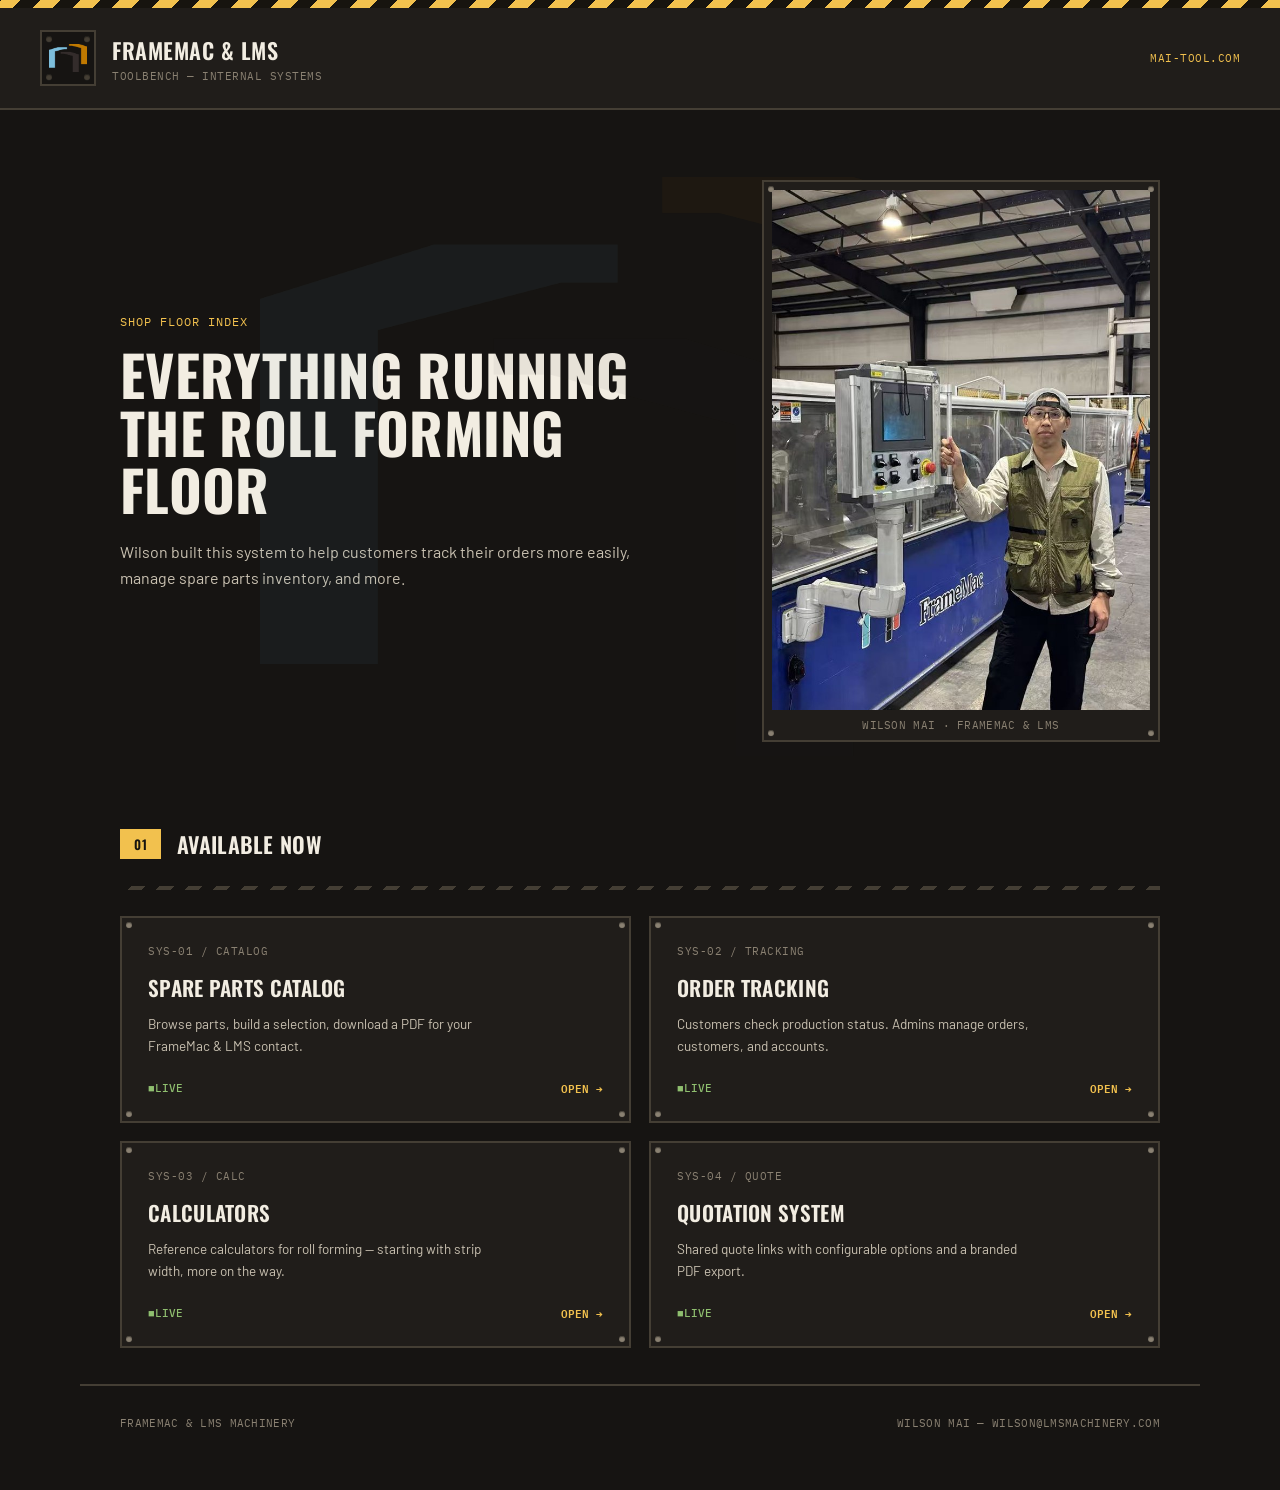
==== commit 2852ddc1: "Add files via upload" ====
--- a/index.html
+++ b/index.html
@@ -16,7 +16,9 @@
     --f-display:'Oswald', sans-serif; --f-body:'Barlow', sans-serif; --f-mono:'IBM Plex Mono', monospace;
   }
   *{box-sizing:border-box;}
-  body{margin:0; background:var(--steel-950); color:var(--paper-dim); font-family:var(--f-body); min-height:100vh;}
+  body{margin:0; background:var(--steel-950); color:var(--paper-dim); font-family:var(--f-body); min-height:100vh; position:relative;}
+  body::before{content:''; position:fixed; inset:0; z-index:0; pointer-events:none;
+    background-image:url('/assets/logo-watermark.png'); background-repeat:no-repeat; background-position:center 55%; background-size:760px auto; opacity:.05;}
   a{color:inherit;}
 
   .hazard-bar{height:8px; width:100%;
@@ -36,7 +38,11 @@
   .brand-sub{font-family:var(--f-mono); font-size:10.5px; color:var(--steel-500); margin-top:3px; letter-spacing:.5px;}
   .label{font-family:var(--f-mono); font-size:11px; color:var(--safety); letter-spacing:.5px;}
 
-  .hero{max-width:1120px; margin:0 auto; padding:70px 40px 50px;}
+  .hero{max-width:1120px; margin:0 auto; padding:70px 40px 50px; display:grid; grid-template-columns:1.2fr 0.8fr; gap:44px; align-items:center;}
+  .hero-photo{border:2px solid var(--steel-700); background:var(--steel-900); padding:8px; position:relative;}
+  .hero-photo .rivet{background:var(--steel-500);}
+  .hero-photo img{width:100%; height:auto; display:block; max-height:520px; object-fit:cover;}
+  .hero-photo-caption{font-family:var(--f-mono); font-size:10.5px; color:var(--steel-500); text-align:center; padding-top:8px; letter-spacing:.3px;}
   .hero-eyebrow{font-family:var(--f-mono); font-size:12px; color:var(--safety); margin-bottom:16px; letter-spacing:1px; text-transform:uppercase;}
   .hero-title{font-family:var(--f-display); font-weight:700; font-size:56px; line-height:1.02; color:var(--paper); margin:0 0 22px; letter-spacing:.3px; text-transform:uppercase; max-width:780px;}
   .hero-desc{font-size:16px; color:var(--paper-dim); line-height:1.65; max-width:520px;}
@@ -71,51 +77,12 @@
   .card-link{color:var(--safety); font-weight:600;}
   .card.off{opacity:.55;}
 
-  /* card-white: previews the Spare Parts system's own white theme */
-  .card.card-white{ background:#f7f5f0; border-color:#ddd6c7; }
-  .card.card-white:hover{ background:#ffffff; border-color:var(--safety-dim); }
-  .card.card-white .rivet{ background:#b7ae9c; }
-  .card.card-white .card-id{ color:#8a8271; }
-  .card.card-white .card-title{ color:#1c1a17; }
-  .card.card-white .card-desc{ color:#4a453c; }
-  .card.card-white .status-live{ color:#3d7a52; }
-  .card.card-white .card-link{ color:#b9701f; }
-
-  /* card-blue: previews the Order Tracking system's own blue theme */
-  .card.card-blue{ background:#0f1e2e; border-color:#2b4a63; }
-  .card.card-blue:hover{ background:#16283a; border-color:var(--safety); }
-  .card.card-blue .rivet{ background:#5b8fb0; }
-  .card.card-blue .card-id{ color:#8c98a4; }
-  .card.card-blue .card-title{ color:#f7fafc; }
-  .card.card-blue .card-desc{ color:#c7d6e0; }
-  .card.card-blue .status-live{ color:#7fd8a8; }
-  .card.card-blue .card-link{ color:var(--safety); }
-
-  /* card-calc: dark teal-blue — the Strip Width Calculator's own accent, kept distinct from Order Tracking's navy */
-  .card.card-calc{ background:#0d1f2b; border-color:#1f4a5c; }
-  .card.card-calc:hover{ background:#13293a; border-color:#4fc3e8; }
-  .card.card-calc .rivet{ background:#4a9bc2; }
-  .card.card-calc .card-id{ color:#7ab3c9; }
-  .card.card-calc .card-title{ color:#f7fafc; }
-  .card.card-calc .card-desc{ color:#bcd6e0; }
-  .card.card-calc .status-live{ color:#7fd8a8; }
-  .card.card-calc .card-link{ color:#4fc3e8; }
-
-  /* card-quote: dark navy + orange — the Quotation System's own PDF branding */
-  .card.card-quote{ background:#16233a; border-color:#2c3c58; }
-  .card.card-quote:hover{ background:#1c2c47; border-color:#d6620a; }
-  .card.card-quote .rivet{ background:#5a6f94; }
-  .card.card-quote .card-id{ color:#8a9ab8; }
-  .card.card-quote .card-title{ color:#f7fafc; }
-  .card.card-quote .card-desc{ color:#c3ccdd; }
-  .card.card-quote .status-live{ color:#7fd8a8; }
-  .card.card-quote .card-link{ color:#f2a769; }
-
   .footline{max-width:1120px; margin:0 auto; padding:30px 40px 60px; border-top:2px solid var(--steel-700); font-family:var(--f-mono); font-size:11px; color:var(--steel-500); display:flex; justify-content:space-between; flex-wrap:wrap; gap:8px; letter-spacing:.3px;}
 
   @media (max-width:820px){
     .topbar{padding:16px 20px;}
-    .hero{padding:48px 20px 20px;}
+    .hero{padding:48px 20px 20px; grid-template-columns:1fr; gap:28px;}
+    .hero-photo{order:-1;}
     .section{padding:28px 20px;}
     .grid{grid-template-columns:1fr;}
     .hero-title{font-size:36px;}
@@ -123,6 +90,7 @@
 </style>
 </head>
 <body>
+<div class="page-content">
 
   <div class="hazard-bar"></div>
 
@@ -138,37 +106,44 @@
   </div>
 
   <div class="hero">
-    <div class="hero-eyebrow">Shop Floor Index</div>
-    <h1 class="hero-title">Everything running the roll forming floor</h1>
-    <p class="hero-desc">Parts ordering, production tracking, and the tools that keep our roll forming machines — and the people who run them — moving.</p>
+    <div>
+      <div class="hero-eyebrow">Shop Floor Index</div>
+      <h1 class="hero-title">Everything running the roll forming floor</h1>
+      <p class="hero-desc">Wilson built this system to help customers track their orders more easily, manage spare parts inventory, and more.</p>
+    </div>
+    <div class="hero-photo">
+      <span class="rivet tl"></span><span class="rivet tr"></span><span class="rivet bl"></span><span class="rivet br"></span>
+      <img src="/assets/wilson-hero.jpg" alt="Wilson Mai at the FrameMac factory">
+      <div class="hero-photo-caption">WILSON MAI &middot; FRAMEMAC &amp; LMS</div>
+    </div>
   </div>
 
   <div class="section">
     <div class="section-head"><span class="section-tag">01</span><h2 class="section-title">Available Now</h2></div>
     <div class="stripe-divider"></div>
     <div class="grid">
-      <a class="card card-white" href="/spare-parts/">
+      <a class="card" href="/spare-parts/">
         <span class="rivet tl"></span><span class="rivet tr"></span><span class="rivet bl"></span><span class="rivet br"></span>
         <div class="card-id">SYS-01 / CATALOG</div>
         <h3 class="card-title">Spare Parts Catalog</h3>
         <p class="card-desc">Browse parts, build a selection, download a PDF for your FrameMac &amp; LMS contact.</p>
         <div class="card-foot"><span class="status-live">LIVE</span><span class="card-link">OPEN &rarr;</span></div>
       </a>
-      <a class="card card-blue" href="/order-tracking/">
+      <a class="card" href="/order-tracking/">
         <span class="rivet tl"></span><span class="rivet tr"></span><span class="rivet bl"></span><span class="rivet br"></span>
         <div class="card-id">SYS-02 / TRACKING</div>
         <h3 class="card-title">Order Tracking</h3>
         <p class="card-desc">Customers check production status. Admins manage orders, customers, and accounts.</p>
         <div class="card-foot"><span class="status-live">LIVE</span><span class="card-link">OPEN &rarr;</span></div>
       </a>
-      <a class="card card-calc" href="/calculators/">
+      <a class="card" href="/calculators/">
         <span class="rivet tl"></span><span class="rivet tr"></span><span class="rivet bl"></span><span class="rivet br"></span>
         <div class="card-id">SYS-03 / CALC</div>
         <h3 class="card-title">Calculators</h3>
         <p class="card-desc">Reference calculators for roll forming — starting with strip width, more on the way.</p>
         <div class="card-foot"><span class="status-live">LIVE</span><span class="card-link">OPEN &rarr;</span></div>
       </a>
-      <a class="card card-quote" href="/quotation/">
+      <a class="card" href="/quotation/">
         <span class="rivet tl"></span><span class="rivet tr"></span><span class="rivet bl"></span><span class="rivet br"></span>
         <div class="card-id">SYS-04 / QUOTE</div>
         <h3 class="card-title">Quotation System</h3>
@@ -183,5 +158,6 @@
     <span>WILSON MAI — WILSON@LMSMACHINERY.COM</span>
   </div>
 
+</div>
 </body>
 </html>
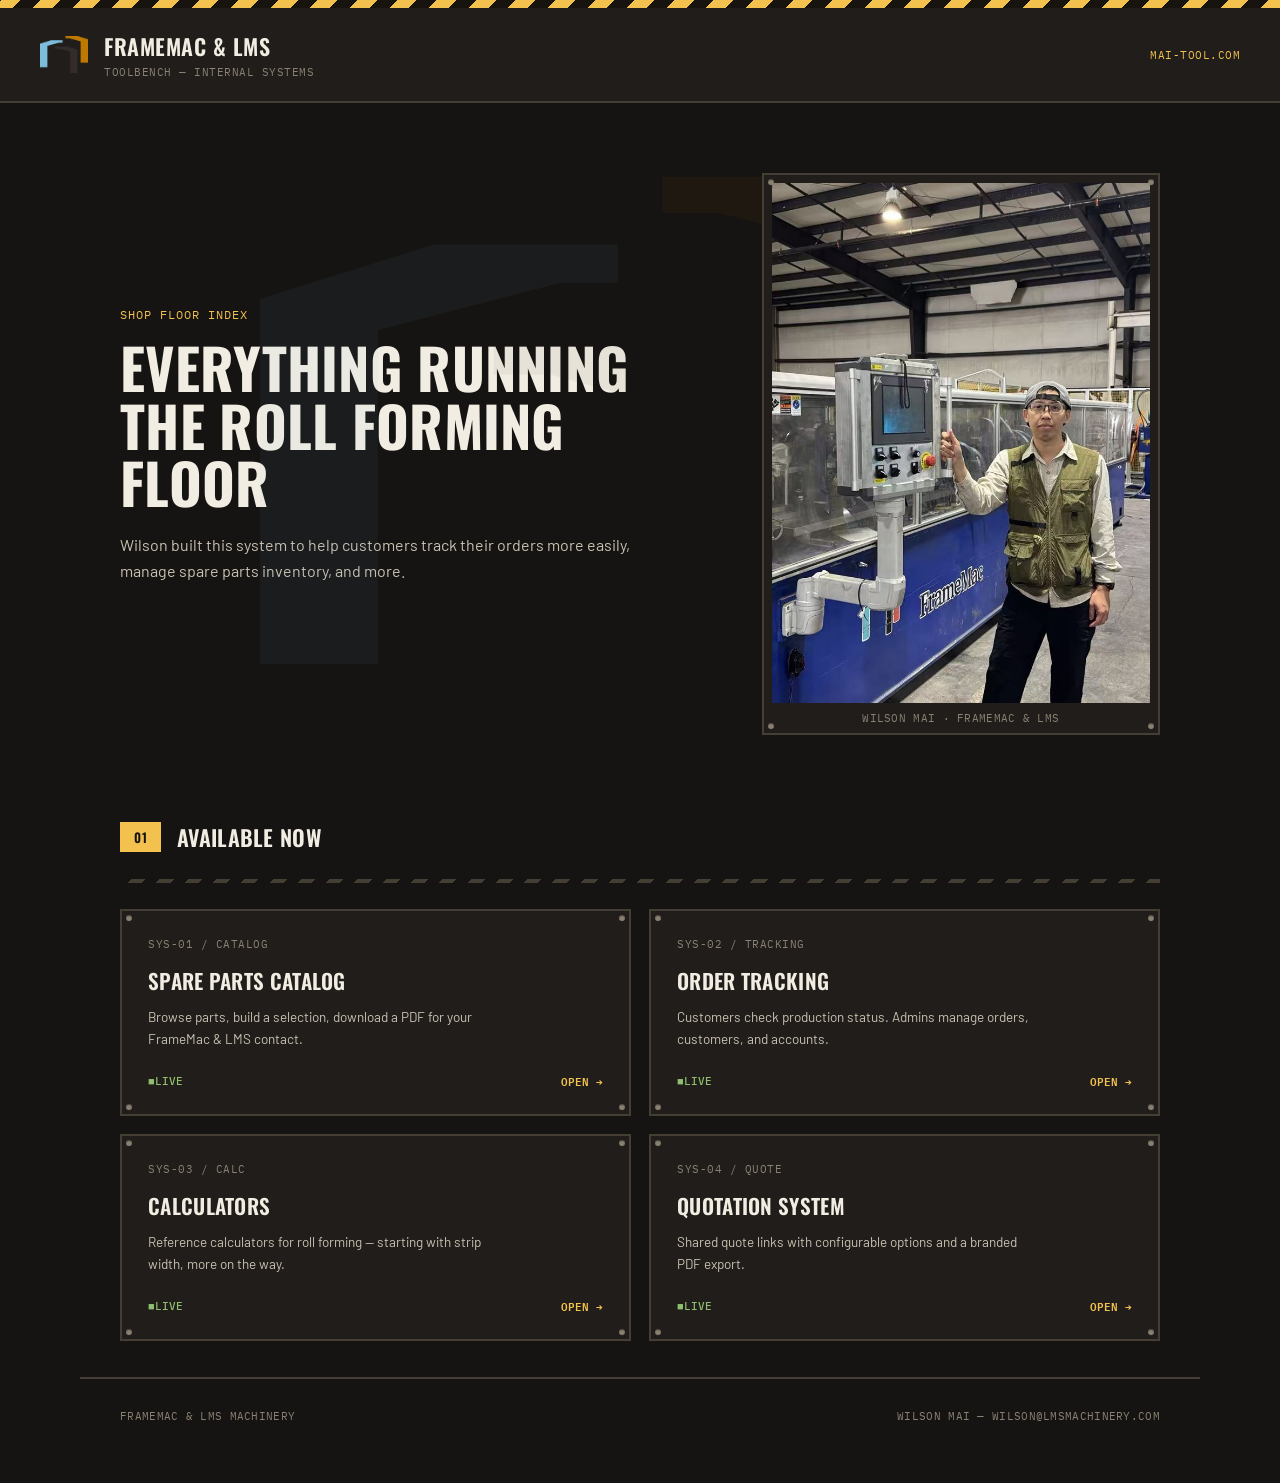
==== commit 6f3a071d: "Add files via upload" ====
--- a/index.html
+++ b/index.html
@@ -27,11 +27,8 @@
 
   .topbar{display:flex; align-items:center; justify-content:space-between; padding:22px 40px; border-bottom:2px solid var(--steel-700); background:var(--steel-900);}
   .brand{display:flex; align-items:center; gap:16px;}
-  .brand-mark{
-    width:56px; height:56px; border:2.5px solid var(--steel-700); display:flex; align-items:center; justify-content:center;
-    position:relative; background:var(--steel-950); padding:8px;
-  }
-  .brand-mark img{width:38px; height:auto; display:block;}
+  .brand-mark{ display:flex; align-items:center; justify-content:center; }
+  .brand-mark img{width:48px; height:auto; display:block;}
   .rivet{position:absolute; width:6px; height:6px; border-radius:50%; background:var(--steel-700); box-shadow:inset 0 1px 1px rgba(0,0,0,.5), 0 0.5px 0 rgba(255,255,255,.06);}
   .rivet.tl{top:4px; left:4px;} .rivet.tr{top:4px; right:4px;} .rivet.bl{bottom:4px; left:4px;} .rivet.br{bottom:4px; right:4px;}
   .brand-name{font-family:var(--f-display); font-weight:600; font-size:22px; color:var(--paper); letter-spacing:.5px; text-transform:uppercase;}
@@ -97,7 +94,6 @@
   <div class="topbar">
     <div class="brand">
       <div class="brand-mark">
-        <span class="rivet tl"></span><span class="rivet tr"></span><span class="rivet bl"></span><span class="rivet br"></span>
         <img src="/assets/logo-icon.png" alt="FrameMac">
       </div>
       <div><div class="brand-name">FrameMac &amp; LMS</div><div class="brand-sub">TOOLBENCH — INTERNAL SYSTEMS</div></div>
